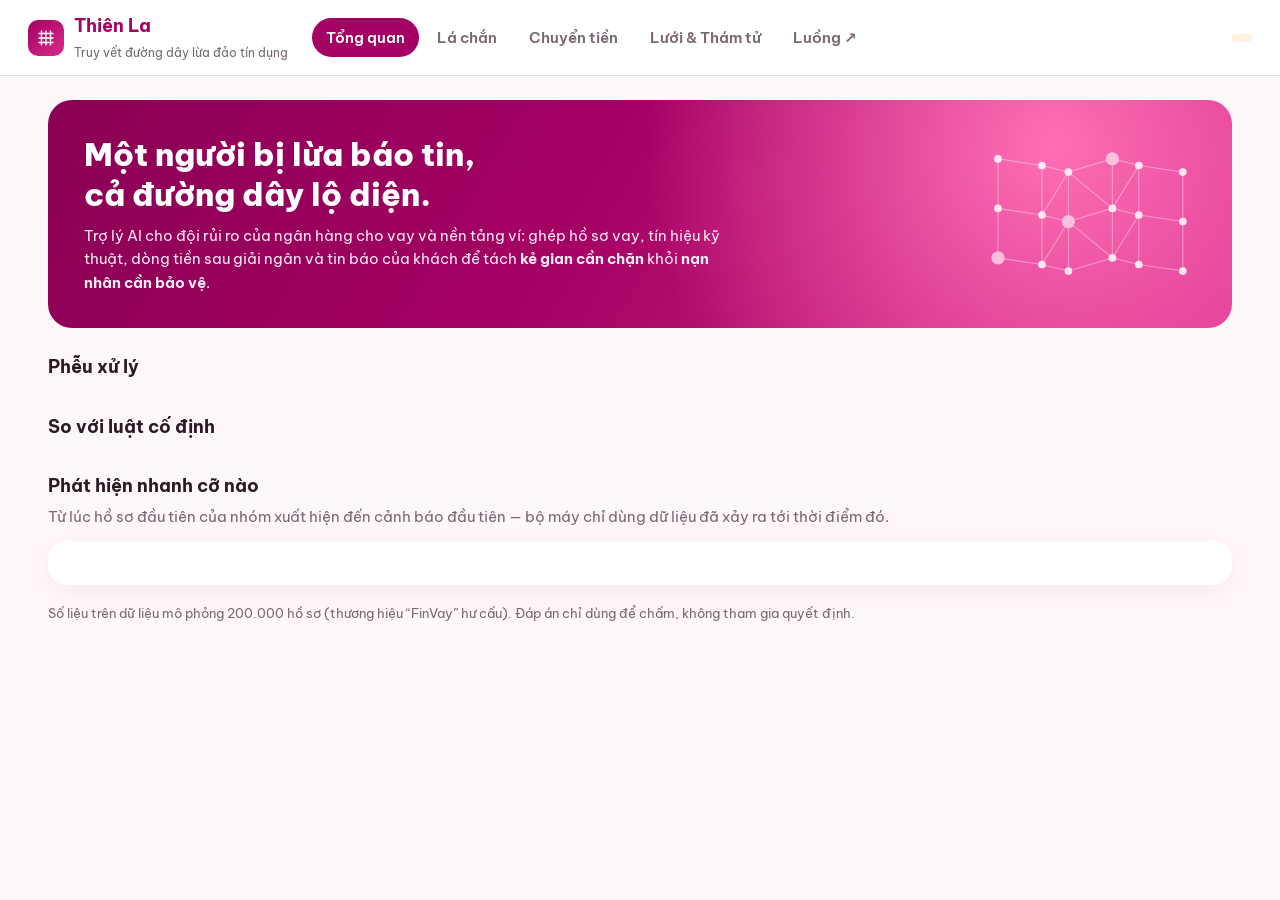
==== web/index.html @ ed3c6cdc "feat: web app (FE + BE) với bộ máy realtime, hàng đợi điều tra, dữ liệu vòng đời hồ sơ - Dữ liệu nhi" ====
<!doctype html>
<html lang="vi">
<head>
<meta charset="utf-8">
<meta name="viewport" content="width=device-width, initial-scale=1">
<title>Thiên La</title>
<link rel="preconnect" href="https://fonts.googleapis.com">
<link href="https://fonts.googleapis.com/css2?family=Be+Vietnam+Pro:wght@400;500;600;700;800&display=swap" rel="stylesheet">
<link rel="stylesheet" href="style.css">
<link rel="icon" href="data:image/svg+xml,%3Csvg xmlns='http://www.w3.org/2000/svg' viewBox='0 0 32 32'%3E%3Crect width='32' height='32' rx='8' fill='%23A50064'/%3E%3Cpath d='M6 10h20M6 16h20M6 22h20M10 6v20M16 6v20M22 6v20' stroke='white' stroke-width='1.6' opacity='.9'/%3E%3C/svg%3E">
</head>
<body>
<header class="top">
  <div class="brand">
    <span class="logo" aria-hidden="true"><svg viewBox="0 0 32 32"><path d="M6 10h20M6 16h20M6 22h20M10 6v20M16 6v20M22 6v20"/></svg></span>
    <div><b>Thiên La</b><small>Truy vết đường dây lừa đảo tín dụng</small></div>
  </div>
  <nav class="tabs" role="tablist">
    <button data-tab="overview" class="on">Tổng quan</button>
    <button data-tab="shield">Lá chắn</button>
    <button data-tab="transfer">Chuyển tiền</button>
    <button data-tab="net">Lưới &amp; Thám tử</button>
    <a href="flows/" target="_blank" rel="noopener">Luồng ↗</a>
  </nav>
  <span id="mode" class="mode"></span>
</header>

<main>
  <!-- TỔNG QUAN -->
  <section id="overview" class="tab on">
    <div class="hero">
      <div>
        <h1>Một người bị lừa báo tin,<br>cả đường dây lộ diện.</h1>
        <p>Trợ lý AI cho đội rủi ro của ngân hàng cho vay và nền tảng ví: ghép hồ sơ vay, tín hiệu kỹ thuật, dòng tiền sau giải ngân và tin báo của khách để tách <b>kẻ gian cần chặn</b> khỏi <b>nạn nhân cần bảo vệ</b>.</p>
      </div>
      <svg class="hero-net" viewBox="0 0 200 140" aria-hidden="true"><g></g></svg>
    </div>
    <h2>Phễu xử lý</h2>
    <div id="funnel" class="funnel"></div>
    <h2>So với luật cố định</h2>
    <div id="compare" class="grid3"></div>
    <h2 style="margin-top:28px">Phát hiện nhanh cỡ nào</h2>
    <p class="muted">Từ lúc hồ sơ đầu tiên của nhóm xuất hiện đến cảnh báo đầu tiên — bộ máy chỉ dùng dữ liệu đã xảy ra tới thời điểm đó.</p>
    <div id="ttd" class="card"></div>
    <p class="note">Số liệu trên dữ liệu mô phỏng 200.000 hồ sơ (thương hiệu “FinVay” hư cấu). Đáp án chỉ dùng để chấm, không tham gia quyết định.</p>
  </section>

  <!-- LÁ CHẮN -->
  <section id="shield" class="tab">
    <div class="two">
      <div class="card">
        <h2>Tin này thật hay giả?</h2>
        <p class="muted">Dán tin nhắn, đường link, số tài khoản hoặc ví mà bạn nghi ngờ.</p>
        <div id="shield-samples" class="chips"></div>
        <textarea id="shield-text" rows="7" placeholder="Ví dụ: FINVAY THONG BAO: Quy khach duoc GIAM 50% LAI neu tat toan som…"></textarea>
        <button id="shield-go" class="btn">Kiểm tra</button>
      </div>
      <div id="shield-out" class="card result empty"><p class="muted">Kết quả sẽ hiện ở đây.</p></div>
    </div>
  </section>

  <!-- CHUYỂN TIỀN -->
  <section id="transfer" class="tab">
    <div class="two">
      <div class="card">
        <h2>Giao dịch sắp chuyển đi</h2>
        <p class="muted">Giao dịch thật trong dữ liệu, ngay sau khi khoản vay được giải ngân. Chọn một giao dịch để xem nền tảng ví sẽ xử lý thế nào.</p>
        <div id="transfer-list" class="list"></div>
      </div>
      <div id="transfer-out" class="card empty"><p class="muted">Chọn một giao dịch.</p></div>
    </div>
  </section>

  <!-- LƯỚI & THÁM TỬ -->
  <section id="net" class="tab">
    <div class="card toolbar">
      <div class="tb-row">
        <div><h2>Hàng đợi điều tra</h2><p class="muted" id="net-sub">Cảnh báo sinh ra theo thời gian thật khi một cụm vượt ngưỡng hoặc có bằng chứng mới.</p></div>
        <div class="live">
          <span id="clock" class="clock">—</span>
          <select id="speed" title="Tốc độ phát lại"><option value="24">1 ngày = 24 giây</option><option value="12" selected>1 ngày = 12 giây</option><option value="4">1 ngày = 4 giây</option></select>
          <button id="live-btn" class="btn ghost">▶ Phát realtime</button>
        </div>
      </div>
      <div id="days" class="days" title="Số cảnh báo mỗi ngày — bấm để lọc"></div>
      <div class="filters">
        <button class="chip sel" id="day-all">Mọi ngày</button>
        <span class="chip-day" id="day-chip" hidden></span>
        <span class="sep"></span>
        <button class="chip sev" data-sev="khan">Khẩn</button><button class="chip sev" data-sev="cao">Cao</button><button class="chip sev" data-sev="tb">Trung bình</button>
        <span class="sep"></span>
        <select id="f-kind"><option value="">Mọi loại</option><option value="cluster">Cụm hồ sơ</option><option value="transfer">Giao dịch tạm giữ</option></select>
        <select id="f-verdict"><option value="">Mọi kết luận</option><option value="fraud_ring">Đường dây</option><option value="victims">Nạn nhân</option><option value="benign">Vô hại</option><option value="none">Chưa điều tra</option></select>
        <label class="conf">Tin cậy ≥ <input id="f-conf" type="range" min="0" max="0.9" step="0.1" value="0"><b id="f-conf-v">0%</b></label>
        <label class="chk"><input id="f-latest" type="checkbox" checked> Mỗi cụm 1 dòng</label>
        <input id="f-q" type="search" placeholder="Tìm mã cụm / hồ sơ">
        <select id="f-sort"><option value="priority">Ưu tiên cao nhất</option><option value="time">Mới nhất</option><option value="confidence">Tin cậy cao nhất</option><option value="size">Cụm lớn nhất</option></select>
      </div>
    </div>
    <div class="net">
      <aside class="card side">
        <p class="muted" id="list-sub"></p>
        <div id="alert-list" class="list"></div>
      </aside>
      <div class="card stage">
        <div class="stage-head">
          <div><h2 id="cl-title">Chọn một cảnh báo</h2><p class="muted" id="cl-sub"></p></div>
          <button id="investigate" class="btn" disabled>Điều tra</button>
        </div>
        <div id="history" class="history"></div>
        <div id="graph"></div>
        <div class="legend">
          <span><i class="dot app"></i>Hồ sơ vay</span><span><i class="dot dev"></i>Thiết bị</span><span><i class="dot ref"></i>SĐT tham chiếu</span>
          <span><i class="dot rcv"></i>Nơi nhận tiền</span><span><i class="dot ip"></i>Dải IP / lô SIM</span>
          <span class="muted">· Bấm vào 1 hồ sơ để xem dòng thời gian</span>
        </div>
        <div id="dossier" class="dossier" hidden></div>
        <div class="split">
          <ol id="log" class="log"></ol>
          <div id="case" class="case empty"></div>
        </div>
      </div>
    </div>
  </section>
</main>

<script src="flows/static/vendor/cytoscape-3.30.2.min.js"></script>
<script src="app.js"></script>
</body>
</html>
---- web/style.css ----
:root {
  --pink: #a50064; --pink-2: #d82d8b; --pink-soft: #fdeef6; --pink-line: #f6cfe3;
  --ink: #2b1a24; --muted: #7a6672; --bg: #fff8fb; --card: #ffffff;
  --red: #d6334f; --red-soft: #fde8ec; --amber: #c77700; --amber-soft: #fff3df; --green: #1c8a5a; --green-soft: #e3f5ec;
  --radius: 18px; --shadow: 0 6px 24px rgba(165, 0, 100, .08);
}
* { box-sizing: border-box; }
body { margin: 0; background: var(--bg); color: var(--ink); font: 15px/1.55 "Be Vietnam Pro", system-ui, sans-serif; }
h1, h2 { margin: 0 0 8px; line-height: 1.25; }
h2 { font-size: 18px; }
.muted { color: var(--muted); margin: 0 0 12px; }
.note { color: var(--muted); font-size: 13px; margin-top: 18px; }

/* header */
.top { position: sticky; top: 0; z-index: 5; display: flex; align-items: center; gap: 24px; padding: 12px 28px;
       background: rgba(255, 255, 255, .92); backdrop-filter: blur(8px); border-bottom: 1px solid var(--pink-line); }
.brand { display: flex; align-items: center; gap: 10px; }
.brand b { display: block; font-size: 18px; color: var(--pink); }
.brand small { color: var(--muted); font-size: 12px; }
.logo { width: 36px; height: 36px; border-radius: 10px; background: linear-gradient(135deg, var(--pink), var(--pink-2)); display: grid; place-items: center; }
.logo svg { width: 24px; stroke: #fff; stroke-width: 1.8; fill: none; }
.tabs { display: flex; gap: 4px; flex: 1; flex-wrap: wrap; }
.tabs button, .tabs a { border: 0; background: none; font: inherit; font-weight: 600; color: var(--muted); padding: 8px 14px;
                        border-radius: 999px; cursor: pointer; text-decoration: none; }
.tabs button:hover, .tabs a:hover { color: var(--pink); background: var(--pink-soft); }
.tabs button.on { color: #fff; background: var(--pink); }
.mode { font-size: 12px; font-weight: 600; padding: 4px 10px; border-radius: 999px; background: var(--amber-soft); color: var(--amber); }

main { max-width: 1240px; margin: 0 auto; padding: 24px 28px 48px; }
.tab { display: none; } .tab.on { display: block; }
.card { background: var(--card); border-radius: var(--radius); box-shadow: var(--shadow); padding: 22px; }
.two { display: grid; grid-template-columns: 1fr 1fr; gap: 20px; align-items: start; }
.grid3 { display: grid; grid-template-columns: repeat(3, 1fr); gap: 16px; }
.btn { border: 0; border-radius: 999px; padding: 11px 22px; font: inherit; font-weight: 700; color: #fff; cursor: pointer;
       background: linear-gradient(135deg, var(--pink), var(--pink-2)); box-shadow: 0 4px 14px rgba(216, 45, 139, .3); }
.btn:disabled { opacity: .45; cursor: default; box-shadow: none; }
textarea { width: 100%; border: 1.5px solid var(--pink-line); border-radius: 14px; padding: 12px 14px; font: inherit; resize: vertical; margin: 4px 0 14px; }
textarea:focus { outline: none; border-color: var(--pink-2); }

/* hero + funnel */
.hero { display: flex; justify-content: space-between; gap: 24px; padding: 34px 36px; border-radius: 24px; color: #fff; margin-bottom: 28px;
        background: radial-gradient(circle at 85% 20%, #ff6fb5 0, transparent 40%), linear-gradient(120deg, #8a0054, var(--pink) 45%, var(--pink-2)); }
.hero h1 { font-size: 32px; font-weight: 800; }
.hero p { max-width: 640px; opacity: .92; margin: 10px 0 0; }
.hero-net { width: 220px; flex: none; opacity: .85; }
.funnel { display: grid; grid-template-columns: repeat(5, 1fr); gap: 10px; margin: 10px 0 28px; }
.step { background: var(--card); border-radius: 16px; box-shadow: var(--shadow); padding: 16px; position: relative; border-top: 4px solid var(--pink-line); }
.step b { display: block; font-size: 26px; color: var(--pink); }
.step span { color: var(--muted); font-size: 13px; }
.step.ai { border-top-color: var(--pink-2); }
.step.ai::after { content: "AI"; position: absolute; top: 10px; right: 12px; font-size: 11px; font-weight: 700; color: #fff; background: var(--pink-2); padding: 1px 8px; border-radius: 999px; }
.stat { background: var(--card); border-radius: 16px; box-shadow: var(--shadow); padding: 18px; }
.stat h3 { margin: 0 0 6px; font-size: 14px; color: var(--muted); font-weight: 600; }
.stat .big { font-size: 28px; font-weight: 800; }
.stat.bad .big { color: var(--red); } .stat.good .big { color: var(--green); }

/* chips + lists */
.chips { display: flex; flex-wrap: wrap; gap: 8px; margin-bottom: 8px; }
.chip { border: 1.5px solid var(--pink-line); background: var(--pink-soft); color: var(--pink); border-radius: 999px; padding: 5px 12px; font: inherit; font-size: 13px; font-weight: 600; cursor: pointer; }
.chip:hover { border-color: var(--pink-2); }
.tag { display: inline-block; font-size: 12px; padding: 2px 9px; border-radius: 999px; background: #f4eef1; color: var(--muted); margin: 2px 4px 2px 0; }
.tag.hot { background: var(--red-soft); color: var(--red); }
.list { display: flex; flex-direction: column; gap: 8px; }
.item { text-align: left; border: 1.5px solid transparent; background: #fbf5f8; border-radius: 14px; padding: 12px 14px; cursor: pointer; font: inherit; color: inherit; }
.item:hover { border-color: var(--pink-line); } .item.on { border-color: var(--pink-2); background: var(--pink-soft); }
.item .row { display: flex; justify-content: space-between; gap: 8px; font-weight: 600; }
.item small { color: var(--muted); }

/* kết quả */
.result.empty, .card.empty { display: grid; place-items: center; min-height: 220px; }
.verdict { display: flex; align-items: center; gap: 12px; padding: 14px 16px; border-radius: 14px; margin-bottom: 14px; font-weight: 700; font-size: 18px; }
.verdict small { display: block; font-weight: 500; font-size: 13px; opacity: .85; }
.v-scam, .v-hold { background: var(--red-soft); color: var(--red); }
.v-suspicious, .v-warn { background: var(--amber-soft); color: var(--amber); }
.v-safe, .v-allow { background: var(--green-soft); color: var(--green); }
.reasons { padding-left: 18px; margin: 6px 0 14px; }
.advice { background: #fbf5f8; border-left: 4px solid var(--pink-2); padding: 10px 14px; border-radius: 10px; }
.phone { max-width: 340px; margin: 14px auto 0; border-radius: 26px; padding: 18px; background: linear-gradient(160deg, #fff, var(--pink-soft)); border: 1.5px solid var(--pink-line); }
.phone h4 { margin: 0 0 6px; color: var(--pink); }
.kv { display: grid; grid-template-columns: auto 1fr; gap: 4px 14px; font-size: 14px; margin: 10px 0; }
.kv dt { color: var(--muted); }

/* lưới */
.net { display: grid; grid-template-columns: 340px 1fr; gap: 20px; align-items: start; }
.side { max-height: calc(100vh - 140px); overflow: auto; position: sticky; top: 90px; }
.stage-head { display: flex; justify-content: space-between; align-items: start; gap: 12px; }
#graph { height: 380px; border-radius: 14px; background: radial-gradient(circle, #fff 0, #fdf3f8 100%); border: 1px solid var(--pink-line); margin: 8px 0; }
.legend { display: flex; flex-wrap: wrap; gap: 14px; font-size: 12px; color: var(--muted); margin-bottom: 14px; }
.dot { display: inline-block; width: 10px; height: 10px; border-radius: 50%; margin-right: 5px; vertical-align: -1px; }
.dot.app { background: var(--pink); } .dot.dev { background: #7b5ea7; } .dot.ref { background: #2f80c0; } .dot.rcv { background: var(--red); } .dot.ip { background: #c77700; }
.split { display: grid; grid-template-columns: 1fr 1fr; gap: 16px; }
.log { list-style: none; margin: 0; padding: 0; display: flex; flex-direction: column; gap: 8px; }
.log li { background: #fbf5f8; border-radius: 12px; padding: 10px 12px; font-size: 14px; animation: in .35s ease; }
.log li b { color: var(--pink); font-size: 12px; text-transform: uppercase; letter-spacing: .03em; }
.log li p { margin: 2px 0 0; }
.case { border-radius: 14px; border: 1.5px dashed var(--pink-line); padding: 14px; min-height: 120px; }
.case.empty { border-style: dashed; color: var(--muted); }
@keyframes in { from { opacity: 0; transform: translateY(6px); } }

/* hồ sơ + dòng thời gian */
.dossier { border: 1.5px solid var(--pink-line); border-radius: 14px; padding: 14px 16px; margin-bottom: 16px; background: #fffafd; }
.dossier header { display: flex; justify-content: space-between; align-items: start; gap: 10px; }
.dossier header button { border: 0; background: none; font-size: 18px; cursor: pointer; color: var(--muted); }
.tl { list-style: none; margin: 10px 0 0; padding: 0 0 0 16px; border-left: 2px solid var(--pink-line); max-height: 320px; overflow: auto; }
.tl li { position: relative; padding: 4px 0 8px 10px; font-size: 13px; }
.tl li::before { content: ""; position: absolute; left: -22px; top: 8px; width: 10px; height: 10px; border-radius: 50%; background: var(--pink-line); border: 2px solid #fff; }
.tl li.submit::before, .tl li.decision::before { background: #7b5ea7; } .tl li.disburse::before { background: var(--green); }
.tl li.transfer::before { background: var(--pink-2); } .tl li.alert::before, .tl li.report::before { background: var(--red); }
.tl li.repay::before { background: var(--green); } .tl li.due::before { background: #c9b3c0; } .tl li.ekyc::before { background: #2f80c0; }
.tl time { color: var(--muted); font-variant-numeric: tabular-nums; margin-right: 6px; }
.tl small { display: block; color: var(--muted); }
.dpd { font-weight: 700; padding: 2px 10px; border-radius: 999px; font-size: 12px; }
.dpd.ok { background: var(--green-soft); color: var(--green); } .dpd.bad { background: var(--red-soft); color: var(--red); }

/* hàng đợi */
.toolbar { margin-bottom: 18px; padding: 18px 22px; }
.tb-row { display: flex; justify-content: space-between; align-items: start; gap: 16px; flex-wrap: wrap; }
.live { display: flex; align-items: center; gap: 8px; }
.clock { font-weight: 700; color: var(--pink); font-variant-numeric: tabular-nums; min-width: 130px; text-align: right; }
.btn.ghost { background: var(--pink-soft); color: var(--pink); box-shadow: none; border: 1.5px solid var(--pink-line); padding: 8px 16px; }
.btn.ghost.on { background: var(--pink); color: #fff; }
select, input[type=search] { font: inherit; font-size: 13px; border: 1.5px solid var(--pink-line); border-radius: 999px; padding: 6px 12px; background: #fff; color: var(--ink); }
.days { display: flex; align-items: flex-end; gap: 2px; height: 56px; margin: 12px 0 10px; }
.days button { flex: 1; min-width: 3px; border: 0; padding: 0; cursor: pointer; background: none; display: flex; flex-direction: column-reverse; height: 100%; }
.days button i { display: block; width: 100%; } .days button i.tb { background: #e8cddc; } .days button i.cao { background: var(--pink-2); } .days button i.khan { background: var(--red); }
.days button:hover, .days button.on { outline: 2px solid var(--pink); outline-offset: 1px; border-radius: 2px; }
.filters { display: flex; flex-wrap: wrap; align-items: center; gap: 8px; }
.filters .sep { width: 1px; height: 22px; background: var(--pink-line); margin: 0 4px; }
.chip.sel, .chip.on { background: var(--pink); color: #fff; border-color: var(--pink); }
.chip-day { font-weight: 700; color: var(--pink); font-size: 13px; }
.conf, .chk { font-size: 13px; color: var(--muted); display: flex; align-items: center; gap: 6px; }
.conf input { accent-color: var(--pink); width: 90px; }
.sev-b { font-size: 11px; font-weight: 700; padding: 1px 8px; border-radius: 999px; }
.sev-khan { background: var(--red-soft); color: var(--red); } .sev-cao { background: var(--pink-soft); color: var(--pink); } .sev-tb { background: #f1edef; color: var(--muted); }
.bar { height: 5px; background: #f1e3ea; border-radius: 9px; overflow: hidden; margin: 6px 0 4px; } .bar i { display: block; height: 100%; background: linear-gradient(90deg, var(--pink-2), var(--pink)); }
.item .t { font-size: 12px; color: var(--muted); font-variant-numeric: tabular-nums; }
.item .ttl { font-weight: 600; margin: 3px 0; }
.item.fresh { animation: flash 1.6s ease; }
@keyframes flash { 0% { background: #ffe0f0; transform: scale(1.01); } 100% { background: #fbf5f8; } }
.history { display: flex; gap: 6px; flex-wrap: wrap; margin: 6px 0 2px; }
.history span { font-size: 12px; background: #fbf5f8; border-radius: 999px; padding: 2px 10px; color: var(--muted); }
.history span.cur { background: var(--pink); color: #fff; }
table.ttd { width: 100%; border-collapse: collapse; font-size: 14px; }
table.ttd td, table.ttd th { padding: 8px 10px; border-bottom: 1px solid #f3e6ed; text-align: left; }
table.ttd th { color: var(--muted); font-weight: 600; font-size: 13px; }
.speed { font-weight: 700; } .speed.fast { color: var(--green); } .speed.slow { color: var(--amber); }

@media (max-width: 900px) {
  .two, .net, .split, .grid3 { grid-template-columns: 1fr; }
  .funnel { grid-template-columns: repeat(2, 1fr); }
  .hero { flex-direction: column; } .hero-net { display: none; }
  .side { position: static; max-height: none; }
  main, .top { padding-left: 16px; padding-right: 16px; }
}
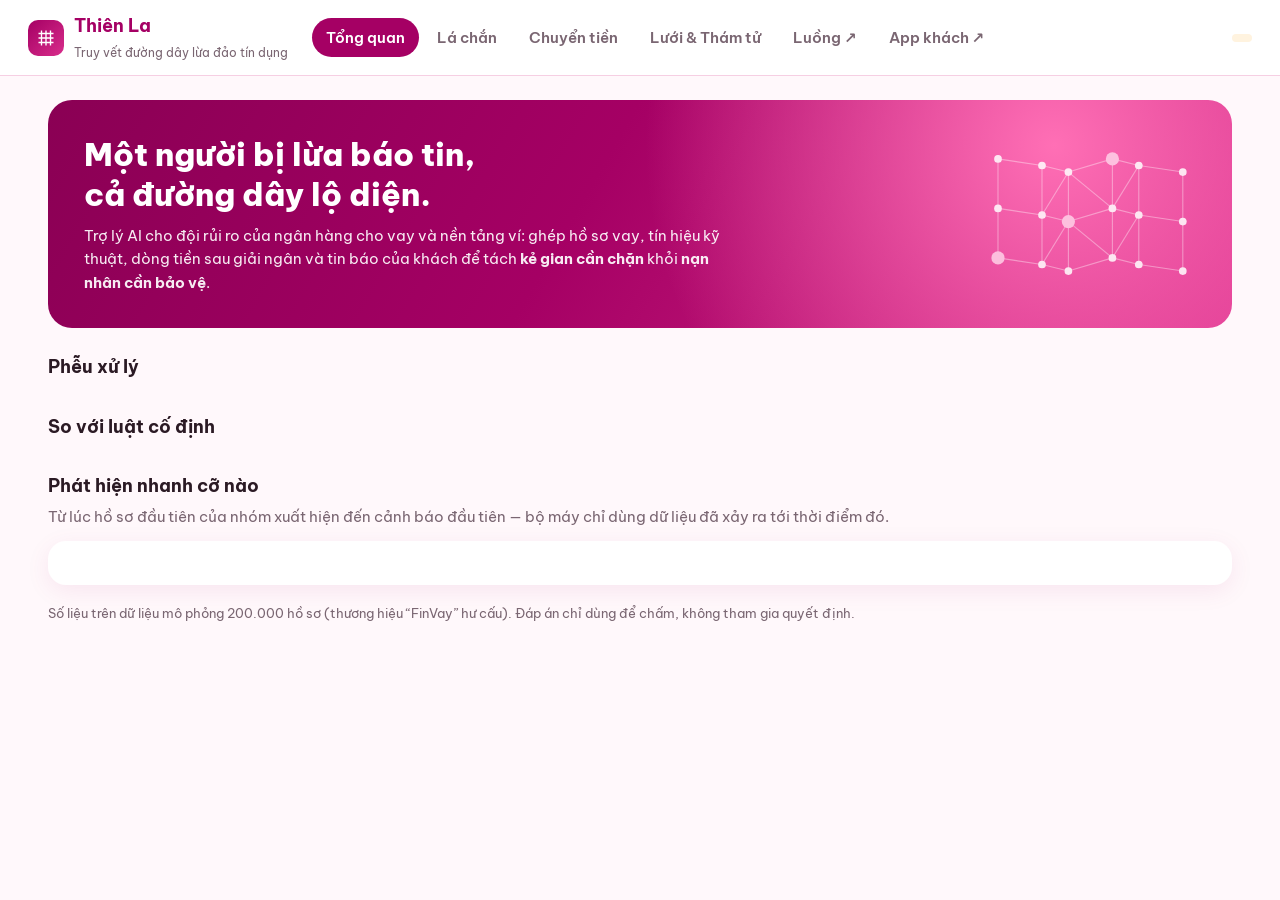
==== commit 69da9d2b: "feat: chuyển toàn bộ sang PostgreSQL + app ví khách, mô phỏng, nối tín hiệu backend cho AI - app/db." ====
--- a/web/index.html
+++ b/web/index.html
@@ -21,9 +21,21 @@
     <button data-tab="transfer">Chuyển tiền</button>
     <button data-tab="net">Lưới &amp; Thám tử</button>
     <a href="flows/" target="_blank" rel="noopener">Luồng ↗</a>
+    <a href="vi/" target="_blank" rel="noopener">App khách ↗</a>
   </nav>
   <span id="mode" class="mode"></span>
+  <button id="logout" class="chip" hidden>Đăng xuất</button>
 </header>
+
+<dialog id="login" class="login">
+  <form method="dialog" id="login-form">
+    <h2>Đăng nhập đội rủi ro</h2>
+    <p class="muted">Màn hàng đợi, chuyển tiền và hồ sơ chứa dữ liệu khách hàng nên cần đăng nhập. Lá chắn vẫn dùng tự do.</p>
+    <input id="login-pw" type="password" autocomplete="current-password" placeholder="Mật khẩu" required maxlength="200">
+    <p id="login-err" class="err" hidden></p>
+    <button class="btn" type="submit">Đăng nhập</button>
+  </form>
+</dialog>
 
 <main>
   <!-- TỔNG QUAN -->
@@ -83,6 +95,14 @@
         </div>
       </div>
       <div id="days" class="days" title="Số cảnh báo mỗi ngày — bấm để lọc"></div>
+      <div id="days-axis" class="axis"></div>
+      <div class="hours-wrap">
+        <div class="hours-head"><b>Khung giờ</b><span id="hours-sub" class="muted"></span>
+          <span class="hchips"><button class="chip sel" data-h="0-24">Mọi giờ</button><button class="chip" data-h="0-6">Đêm 0–6h</button>
+          <button class="chip" data-h="6-12">Sáng 6–12h</button><button class="chip" data-h="12-18">Chiều 12–18h</button><button class="chip" data-h="18-24">Tối 18–24h</button></span></div>
+        <div id="hours" class="hours"></div>
+        <div id="hours-axis" class="axis hours-axis"></div>
+      </div>
       <div class="filters">
         <button class="chip sel" id="day-all">Mọi ngày</button>
         <span class="chip-day" id="day-chip" hidden></span>
@@ -96,6 +116,18 @@
         <input id="f-q" type="search" placeholder="Tìm mã cụm / hồ sơ">
         <select id="f-sort"><option value="priority">Ưu tiên cao nhất</option><option value="time">Mới nhất</option><option value="confidence">Tin cậy cao nhất</option><option value="size">Cụm lớn nhất</option></select>
       </div>
+    </div>
+    <div class="card sim">
+      <div class="tb-row">
+        <div><h2>Hoạt động trực tiếp <small class="muted">(mô phỏng)</small></h2>
+          <p class="muted">Tự sinh khoản vay + chuyển tiền ngẫu nhiên — phần lớn bình thường, một phần là lừa. Mọi giao dịch đi qua đúng bộ kiểm tra của app ví.</p></div>
+        <div class="live">
+          <select id="sim-speed" title="Nhịp sinh sự kiện"><option value="1">1 giây/sự kiện</option><option value="2" selected>2 giây/sự kiện</option><option value="5">5 giây/sự kiện</option></select>
+          <button id="sim-btn" class="btn ghost">▶ Bật mô phỏng</button>
+        </div>
+      </div>
+      <div id="sim-stats" class="sim-stats"></div>
+      <ol id="sim-feed" class="sim-feed"></ol>
     </div>
     <div class="net">
       <aside class="card side">
@@ -113,6 +145,7 @@
           <span><i class="dot app"></i>Hồ sơ vay</span><span><i class="dot dev"></i>Thiết bị</span><span><i class="dot ref"></i>SĐT tham chiếu</span>
           <span><i class="dot rcv"></i>Nơi nhận tiền</span><span><i class="dot ip"></i>Dải IP / lô SIM</span>
           <span class="muted">· Bấm vào 1 hồ sơ để xem dòng thời gian</span>
+          <button id="fit" class="chip" style="margin-left:auto" title="Đưa đồ thị về vừa khung (hoặc bấm đúp vào nền)">⤢ Vừa khung</button>
         </div>
         <div id="dossier" class="dossier" hidden></div>
         <div class="split">
@@ -125,6 +158,7 @@
 </main>
 
 <script src="flows/static/vendor/cytoscape-3.30.2.min.js"></script>
+<script src="case_evidence.js"></script>
 <script src="app.js"></script>
 </body>
 </html>
--- a/web/style.css
+++ b/web/style.css
@@ -97,6 +97,12 @@
 .case.empty { border-style: dashed; color: var(--muted); }
 @keyframes in { from { opacity: 0; transform: translateY(6px); } }
 
+/* đăng nhập */
+.login { border: 0; border-radius: var(--radius); padding: 26px; width: min(420px, 92vw); box-shadow: 0 20px 60px rgba(165, 0, 100, .25); }
+.login::backdrop { background: rgba(43, 26, 36, .45); backdrop-filter: blur(3px); }
+.login input { width: 100%; font: inherit; border: 1.5px solid var(--pink-line); border-radius: 12px; padding: 10px 12px; margin: 6px 0 12px; }
+.login .err { color: var(--red); margin: -4px 0 10px; font-size: 13px; }
+
 /* hồ sơ + dòng thời gian */
 .dossier { border: 1.5px solid var(--pink-line); border-radius: 14px; padding: 14px 16px; margin-bottom: 16px; background: #fffafd; }
 .dossier header { display: flex; justify-content: space-between; align-items: start; gap: 10px; }
@@ -112,6 +118,22 @@
 .dpd { font-weight: 700; padding: 2px 10px; border-radius: 999px; font-size: 12px; }
 .dpd.ok { background: var(--green-soft); color: var(--green); } .dpd.bad { background: var(--red-soft); color: var(--red); }
 
+/* mô phỏng hoạt động */
+.sim { margin-bottom: 18px; padding: 18px 22px; }
+.sim h2 small { font-weight: 500; font-size: 13px; }
+.sim-stats { display: grid; grid-template-columns: repeat(6, 1fr); gap: 8px; margin: 8px 0; }
+.sim-stats div { background: #fbf5f8; border-radius: 12px; padding: 8px 10px; font-size: 12px; color: var(--muted); }
+.sim-stats b { display: block; font-size: 18px; color: var(--ink); font-variant-numeric: tabular-nums; }
+.sim-stats .good b { color: var(--green); } .sim-stats .bad b { color: var(--red); }
+.sim-feed { list-style: none; margin: 0; padding: 0; max-height: 170px; overflow: auto; font-size: 13px; }
+.sim-feed li { display: flex; gap: 8px; align-items: baseline; padding: 4px 0; border-bottom: 1px dashed #f3e6ed; animation: in .35s ease; }
+.sim-feed time { color: var(--muted); font-variant-numeric: tabular-nums; }
+.sim-feed .k { font-size: 11px; color: var(--muted); }
+.dec { font-size: 11px; font-weight: 700; padding: 1px 8px; border-radius: 999px; white-space: nowrap; }
+.dec.allow { background: var(--green-soft); color: var(--green); } .dec.warn, .dec.cancelled { background: var(--amber-soft); color: var(--amber); }
+.dec.hold, .dec.error { background: var(--red-soft); color: var(--red); } .dec.loan { background: #efe8f7; color: #7b5ea7; }
+@media (max-width: 900px) { .sim-stats { grid-template-columns: repeat(3, 1fr); } }
+
 /* hàng đợi */
 .toolbar { margin-bottom: 18px; padding: 18px 22px; }
 .tb-row { display: flex; justify-content: space-between; align-items: start; gap: 16px; flex-wrap: wrap; }
@@ -124,6 +146,19 @@
 .days button { flex: 1; min-width: 3px; border: 0; padding: 0; cursor: pointer; background: none; display: flex; flex-direction: column-reverse; height: 100%; }
 .days button i { display: block; width: 100%; } .days button i.tb { background: #e8cddc; } .days button i.cao { background: var(--pink-2); } .days button i.khan { background: var(--red); }
 .days button:hover, .days button.on { outline: 2px solid var(--pink); outline-offset: 1px; border-radius: 2px; }
+.axis { position: relative; height: 16px; font-size: 11px; color: var(--muted); margin: -6px 0 8px; }
+.axis span { position: absolute; transform: translateX(-50%); white-space: nowrap; }
+.hours-wrap { border-top: 1px dashed var(--pink-line); padding-top: 10px; margin-bottom: 10px; }
+.hours-head { display: flex; align-items: center; gap: 10px; flex-wrap: wrap; font-size: 14px; }
+.hours-head .muted { margin: 0; font-size: 13px; }
+.hchips { display: flex; gap: 6px; margin-left: auto; flex-wrap: wrap; }
+.hchips .chip { padding: 3px 10px; font-size: 12px; }
+.hours { display: grid; grid-template-columns: repeat(24, 1fr); gap: 3px; align-items: end; height: 46px; margin: 8px 0 8px; }
+.hours button { border: 0; padding: 0; cursor: pointer; background: #f7eef3; border-radius: 4px 4px 0 0; height: 100%; display: flex; flex-direction: column-reverse; overflow: hidden; }
+.hours button i { display: block; width: 100%; } .hours button i.tb { background: #e8cddc; } .hours button i.cao { background: var(--pink-2); } .hours button i.khan { background: var(--red); }
+.hours button.on { outline: 2px solid var(--pink); outline-offset: 1px; } .hours button.dim { opacity: .3; }
+.hours-axis { display: grid; grid-template-columns: repeat(24, 1fr); gap: 3px; margin: -4px 0 0; height: auto; }
+.hours-axis span { position: static; transform: none; text-align: center; }
 .filters { display: flex; flex-wrap: wrap; align-items: center; gap: 8px; }
 .filters .sep { width: 1px; height: 22px; background: var(--pink-line); margin: 0 4px; }
 .chip.sel, .chip.on { background: var(--pink); color: #fff; border-color: var(--pink); }
@@ -144,6 +179,11 @@
 table.ttd td, table.ttd th { padding: 8px 10px; border-bottom: 1px solid #f3e6ed; text-align: left; }
 table.ttd th { color: var(--muted); font-weight: 600; font-size: 13px; }
 .speed { font-weight: 700; } .speed.fast { color: var(--green); } .speed.slow { color: var(--amber); }
+.transaction-assessment { padding: 12px; margin: 12px 0; border-left: 4px solid var(--amber); background: #fff8ed; border-radius: 8px; }
+.cluster-assessment, .application-assessment { padding: 14px; margin: 14px 0; border: 1px solid var(--pink-line); border-radius: 12px; }
+.case-evidence { margin: 8px 0; padding: 8px 10px; background: #faf6f8; border-radius: 8px; }
+.case-evidence summary, .unassessed-applications summary { cursor: pointer; }
+.case-evidence pre { white-space: pre-wrap; overflow-wrap: anywhere; max-height: 280px; overflow: auto; font-size: 12px; }
 
 @media (max-width: 900px) {
   .two, .net, .split, .grid3 { grid-template-columns: 1fr; }
